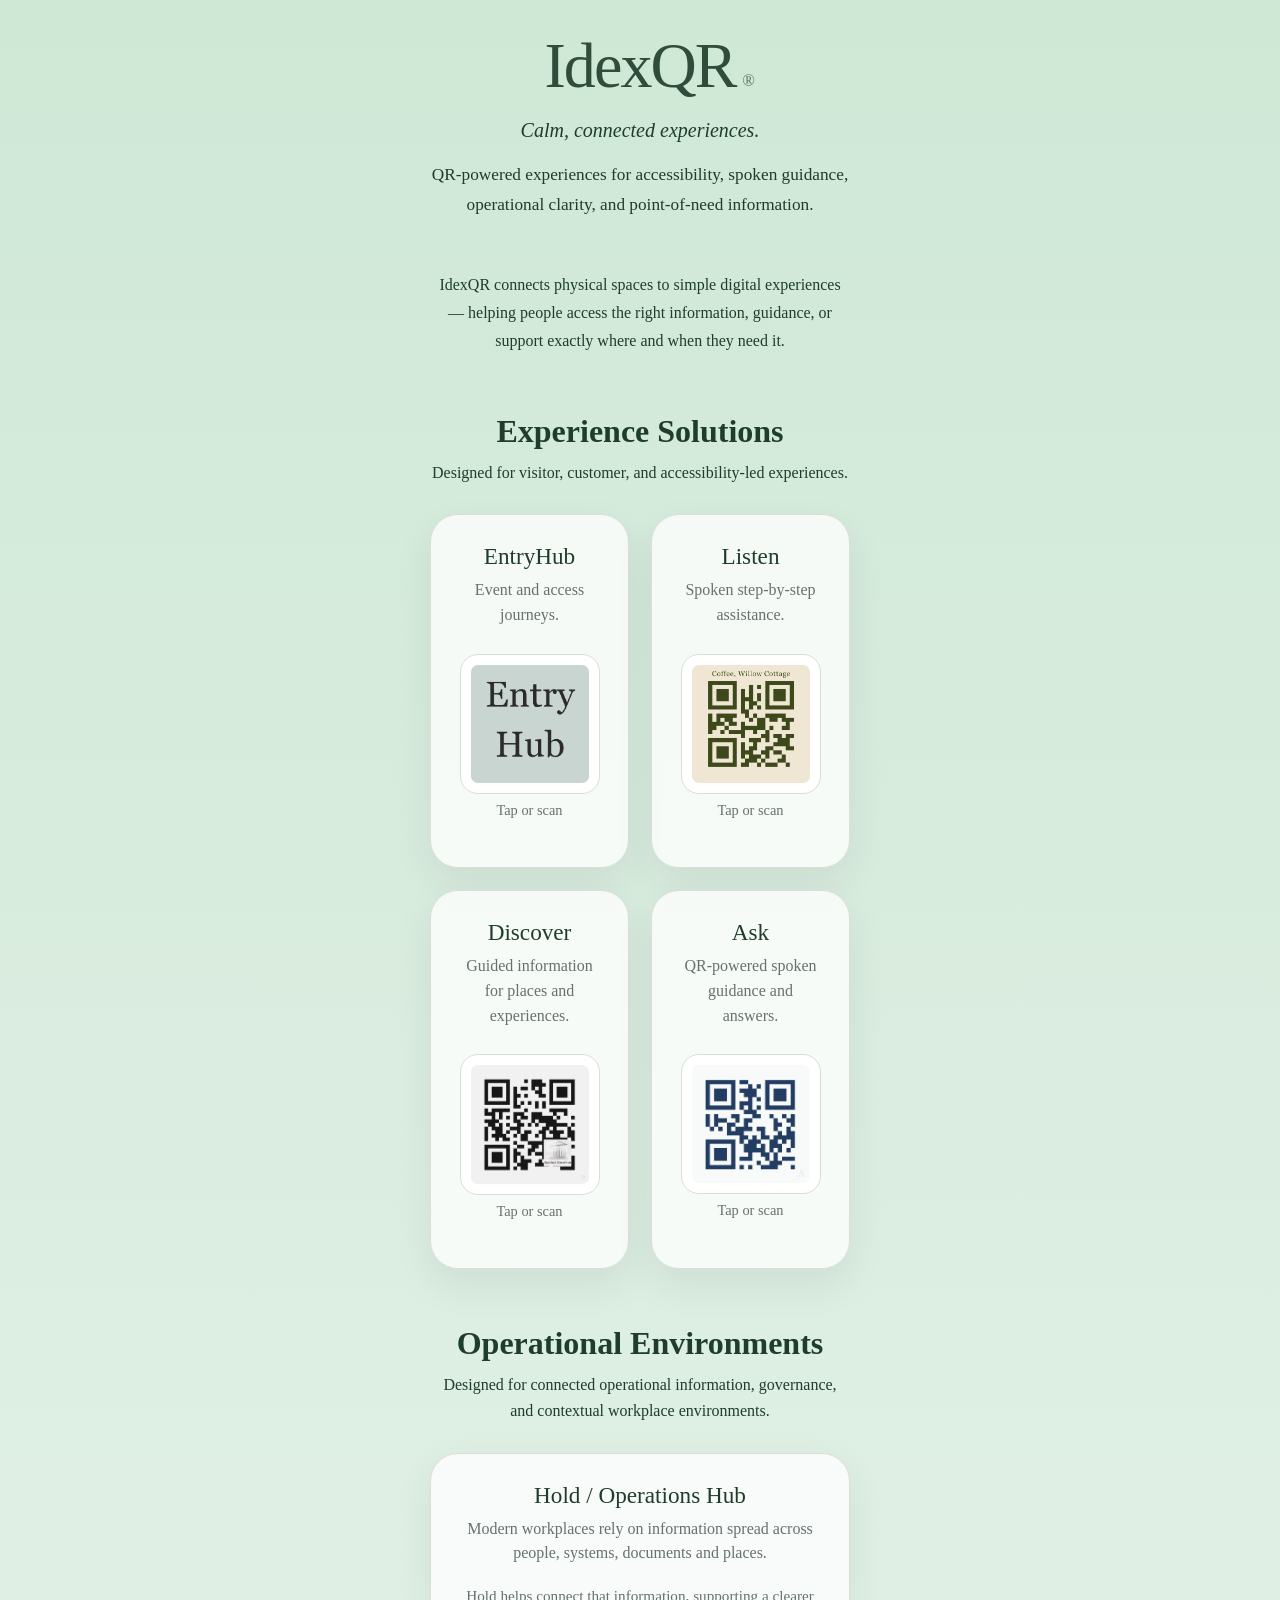
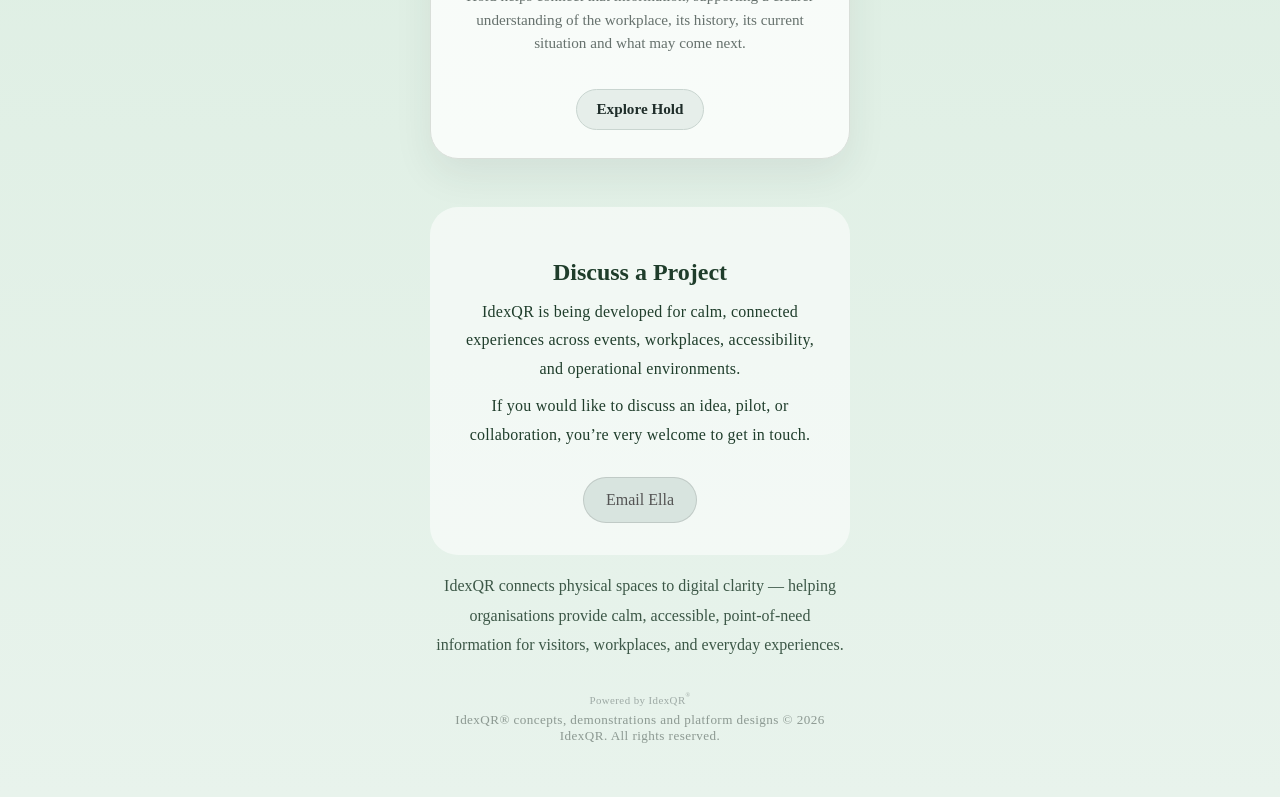
==== index.html @ f9182146 "Style Hold card entry link" ====
<!DOCTYPE html>
<html lang="en-GB">
<head>
  <meta charset="UTF-8" />
  <meta name="viewport" content="width=device-width, initial-scale=1.0" />
  <title>IdexQR — Calm, connected experiences</title>
  <link rel="stylesheet" href="idexqr.css">
</head>

<body>
  <main class="container">

    <section class="hero">
      <h1 class="brand">
  IdexQ<span class="brand-r-wrap">R<sup class="brand-reg">®</sup></span>
</h1>
      <p class="tagline">Calm, connected experiences.</p>
      <p class="intro">
  QR-powered experiences for accessibility, spoken guidance,
  operational clarity, and point-of-need information.
</p>
    </section>

    <section class="platform-note">
     <p>
  IdexQR connects physical spaces to simple digital experiences —
  helping people access the right information, guidance, or support
  exactly where and when they need it.
</p>
    </section>

    <section class="solutions-section">
      <h2>Experience Solutions</h2>
      <p class="section-intro">
        Designed for visitor, customer, and accessibility-led experiences.
      </p>

      <div class="card-grid">

      <article class="solution-card">
  <h3>EntryHub</h3>
  <p>Event and access journeys.</p>

  <a href="https://qr-entryhub.com" class="qr-preview-link">
    <img src="images/entryhub-icon.png" alt="EntryHub" class="card-qr" />
    <span>Tap or scan</span>
  </a>
</article>


<article class="solution-card">
  <h3>Listen</h3>
  <p>Spoken step-by-step assistance.</p>

  <a href="https://qr-listen.com" class="qr-preview-link">
    <img src="images/listen-qr.png" alt="Listen QR" class="card-qr" />
    <span>Tap or scan</span>
  </a>  
</article>


  <article class="solution-card">
  <h3>Discover</h3>
  <p>Guided information for places and experiences.</p>

  <a href="https://qr-discover.com" class="qr-preview-link">
    <img src="images/discover-qr.png" alt="Discover QR" class="card-qr" />
    <span>Tap or scan</span>
  </a>
</article>      

        
<article class="solution-card">
  <h3>Ask</h3>
  <p>QR-powered spoken guidance and answers.</p>

  <a href="https://qr-ask.com/" class="qr-preview-link">
    <img src="images/ask-qr.png" alt="Ask QR" class="card-qr" />
    <span>Tap or scan</span>
  </a>  
</article>
      </div>
    </section>

    <section class="solutions-section workplace">
     <h2>Operational Environments</h2>
     <p class="section-intro">
  Designed for connected operational information, governance, and contextual workplace environments.
</p>

     <article class="solution-card featured-card">
  <h3>Hold / Operations Hub</h3>

  <p>Modern workplaces rely on information spread across people, systems, documents and places.</p>

  <p class="supporting">
    Hold helps connect that information, supporting a clearer understanding
    of the workplace, its history, its current situation and what may come next.
  </p>

   <a href="https://idexqr-ux.github.io/hold-v2/index.html" class="explore-pill">
    Explore Hold
   </a>
</article>
      
    </section>

    <section class="contact-section" aria-labelledby="contact-heading">
  <h2 id="contact-heading">Discuss a Project</h2>
  <p>
    IdexQR is being developed for calm, connected experiences across events,
    workplaces, accessibility, and operational environments.
  </p>
  <p>
    If you would like to discuss an idea, pilot, or collaboration, you’re very
    welcome to get in touch.
  </p>

  <a href="mailto:ella@idexqr.com" class="contact-button">
    Email Ella
  </a>
</section>

    <section class="closing-band">
      <p>
  IdexQR connects physical spaces to digital clarity — helping organisations
  provide calm, accessible, point-of-need information for visitors,
  workplaces, and everyday experiences.
</p>
   </section>

<footer>
  <p>Powered by IdexQR<sup>®</sup></p>

  <p class="footer-sub">
    IdexQR® concepts, demonstrations and platform designs © 2026 IdexQR. All rights reserved.
  </p>
</footer>

</main>
</body>
</html>
---- idexqr.css ----
.explore-pill {
  display: inline-flex;
  align-items: center;
  justify-content: center;
  margin-top: 1rem;
  padding: 0.65rem 1.2rem;
  border-radius: 999px;
  border: 1px solid #c9d5d0;
  background: #e6eeea;
  color: #1f2d2a;
  text-decoration: none;
  font-size: 0.95rem;
  font-weight: 600;
}

/* --- Base Layout --- */
.contact-section {
  margin-top: 3rem;
  padding: 2rem;
  text-align: center;
  background: rgba(255, 255, 255, 0.55);
  border-radius: 28px;
}

.footer-sub {
  margin-top: 0.35rem;
  font-size: 0.82rem;
  color: rgba(70, 84, 78, 0.72);
  text-align: center;
  line-height: 1.2;
}

.contact-section h2 {
  margin-bottom: 0.75rem;
}

.contact-section p {
  max-width: 680px;
  margin: 0.5rem auto;
   letter-spacing: 0.015em;
  line-height: 1.8;
}

.contact-button {
  display: inline-block;
  margin-top: 1.25rem;
  padding: 0.8rem 1.4rem;
  border-radius: 999px;
  text-decoration: none;
  color: #545454;
  background: #d8e4df;
  border: 1px solid rgba(84, 84, 84, 0.18);
}

.brand-r-wrap {
  position: relative;
  display: inline-block;
}

.brand-reg {
  position: absolute;
  bottom: 0.60em;
  right: -1.05em;
  font-size: 0.26em;
  line-height: 1;
  font-weight: normal;
  opacity: 0.75;
}

body {
  margin: 0;
  padding: 0;
  font-family: Georgia, serif;
  background: linear-gradient(180deg, #cfe8d6 0%, #e8f3ec 100%);
  color: #1f3d2b;
  text-align: center;
}

.container {
  max-width: 420px;
  margin: 0 auto;
  padding: 2rem 1.25rem 3rem;
}

/* --- Images --- */
.museum-logo,
.listen-image {
  display: block;
  max-width: 140px;
  width: 100%;
  height: auto;
  margin: 1.1rem auto 1.2rem;
  opacity: 0.9;
}

.entryhub-icon {
  max-width: 85%;
}

/* --- Typography --- */
h1 {
  font-size: 2.05rem;
  margin: 0.4rem 0;
  color: #1f3d2b;
}

.brand {
  font-size: clamp(2.4rem, 6vw, 4rem);
  font-weight: normal;
  opacity: 0.9;
  text-align: center;
  margin-top: 0;
  margin-bottom: 14px;
  letter-spacing: -0.03em;
  line-height: 1.05;
  transform: none;
}

.tm {
  font-size: 0.3em;
  vertical-align: 0.35em;
  margin-left: 1px;
  opacity: 0.5;
}

h1, h3 {
  font-family: Georgia, serif;
}

.subheading {
  font-style: italic;
  font-size: 1rem;
  opacity: 0.85;
  margin-bottom: 1.5rem;
}

/* --- Divider --- */
.divider {
  width: 70%;
  height: 1px;
  background: #b8b1a6;
  margin: 1.2rem auto 1.8rem;
}

/* --- Sections --- */
.qr-section {
  margin-bottom: 2rem;
  text-align: center;
}

.qr-title {
  font-size: 1.15rem;
  margin-bottom: 0.4rem;
}

.qr-desc {
  font-size: 0.95rem;
  margin-bottom: 0.75rem;
  opacity: 0.85;
}

.qr-place {
  font-size: 0.85rem;
  opacity: 0.75;
  margin-bottom: 0.6rem;
}

.tap-note {
  font-size: 0.95rem;      /* 👈 brings it back to readable */
  color: #6f7c78;          /* 👈 your soft grey */
  margin-top: 4px;
}

/* --- Links --- */
.qr-link {
  display: inline-block;
  text-decoration: none;
  color: inherit;
}

/* --- Ticket Image (Entry) --- */
.ticket-image {
  display: block;
  max-width: 280px;
  width: 75%;
  height: auto;
  margin: 0.1rem auto 0.6rem;
  filter: drop-shadow(0 2px 5px rgba(0,0,0,0.06));
}

/* --- QR Images (Discover / Listen) --- */
.qr-code {
  display: block;
  width: 95%;
  max-width: 340px;
  min-width: 230px;
  margin: 0.6rem auto 0.3rem;
  border-radius: 10px;
  background: #f3f5f4;
  padding: 2px;
  overflow: hidden;
}
/* --- Labels --- */
.qr-label {
  font-size: 0.95rem;
  color: #6f7c78;
  margin-top: 6px;
}

.qr-link:hover .qr-label {
opacity: 1;
}

.card-grid {
  display: grid;
  grid-template-columns: repeat(2, minmax(0, 1fr));
  gap: 22px;
  margin-top: 28px;
}

.solution-card {
  padding: 28px;
  border: 1px solid #d9ded9;
  border-radius: 28px;
  background: rgba(255, 255, 255, 0.78);
  box-shadow: 0 16px 38px rgba(40, 50, 45, 0.08);
  text-align: center;
}

.solution-card h3 {
  margin: 0 0 8px;
  font-size: 1.45rem;
  font-weight: normal;
}

.solution-card p {
  margin: 0 0 18px;
  color: #66716d;
  line-height: 1.55;
  min-height: 48px;
  display: flex;
  align-items: center;
  justify-content: center;
  text-align: center;
}

.qr-preview-link {
  display: inline-flex;
  flex-direction: column;
  align-items: center;
  gap: 8px;
  margin: 8px 0 20px;
  color: #66716d;
  text-decoration: none;
  font-size: 0.9rem;
}

.card-qr {
  width: 118px;
  max-width: 100%;
  border-radius: 18px;
  border: 1px solid #d9ded9;
  background: #ffffff;
  padding: 10px;
}

.card-ticket {
  width: 150px;
  max-width: 100%;
  border-radius: 18px;
  border: 1px solid #d9ded9;
  background: #ffffff;
}

.quiet-button {
  display: inline-flex;
  align-items: center;
  justify-content: center;
  min-height: 42px;
  padding: 10px 18px;
  border-radius: 999px;
  border: 1px solid #c9d5d0;
  background: #e6eeea;
  color: #1f2d2a;
  text-decoration: none;
  font-size: 0.95rem;
}

.featured-card {
  max-width: 760px;
  margin: 28px auto 0;
}

.coming-soon {
  display: inline-flex;
  margin-bottom: 14px !important;
  padding: 6px 12px;
  border-radius: 999px;
  background: #e6eeea;
  border: 1px solid #c9d5d0;
  font-size: 0.82rem;
  color: #66716d;
}

.supporting {
  font-size: 0.95rem;
}

@media (max-width: 720px) {
  .card-grid {
    grid-template-columns: 1fr;
  }
}

.hero {
  text-align: center;
  margin-bottom: 52px;
}

.tagline {
  font-size: 1.25rem;
  color: var(--muted);
  margin-bottom: 18px;
  font-style: italic;
}

.intro {
  max-width: 700px;
  margin: 0 auto;
  font-size: 1.08rem;
  line-height: 1.7;
  color: var(--muted);
}

.platform-note {
  max-width: 760px;
  margin: 0 auto 58px;
  text-align: center;
}

.platform-note p {
  font-size: 1rem;
  line-height: 1.75;
  color: var(--muted);
}

.solutions-section {
  margin-top: 56px;
}

.solutions-section h2 {
  font-size: 2rem;
  margin-bottom: 10px;
  text-align: center;
}

.section-intro {
  max-width: 640px;
  margin: 0 auto 28px;
  text-align: center;
  font-size: 1rem;
  line-height: 1.65;
  color: var(--muted);
}

.closing-band p {
  color: var(--muted);
  opacity: 0.85;
  line-height: 1.85;
}

footer {
  margin-top: 34px;
  text-align: center;
  color: #8a9692;
  font-size: 0.68rem;
  font-weight: 400;
  opacity: 0.78;
  letter-spacing: 0.04em;
}

footer p {
  margin: 6px 0;
}

footer a {
  color: inherit;
  text-decoration: none;
  border-bottom: 1px solid var(--line);
}

footer sup {
  font-size: 0.55em;
  position: relative;
  top: -0.4em;
}
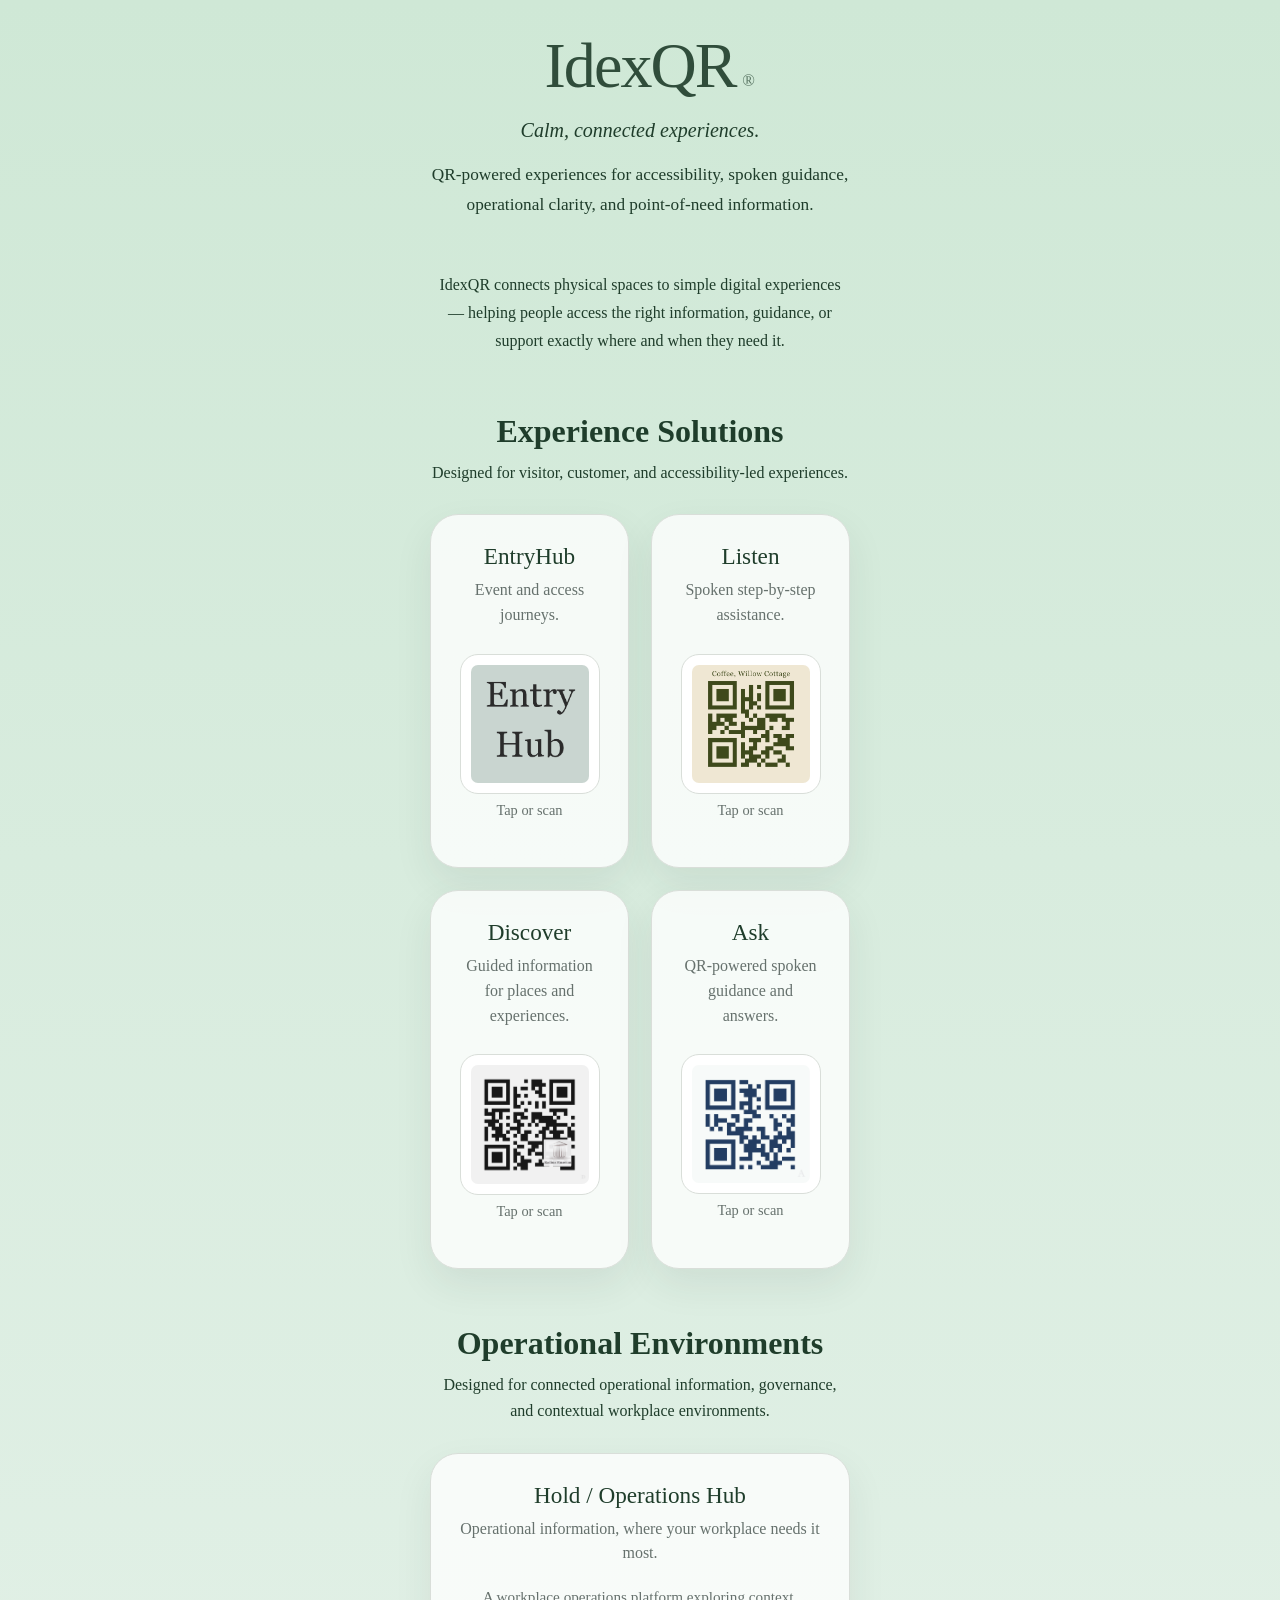
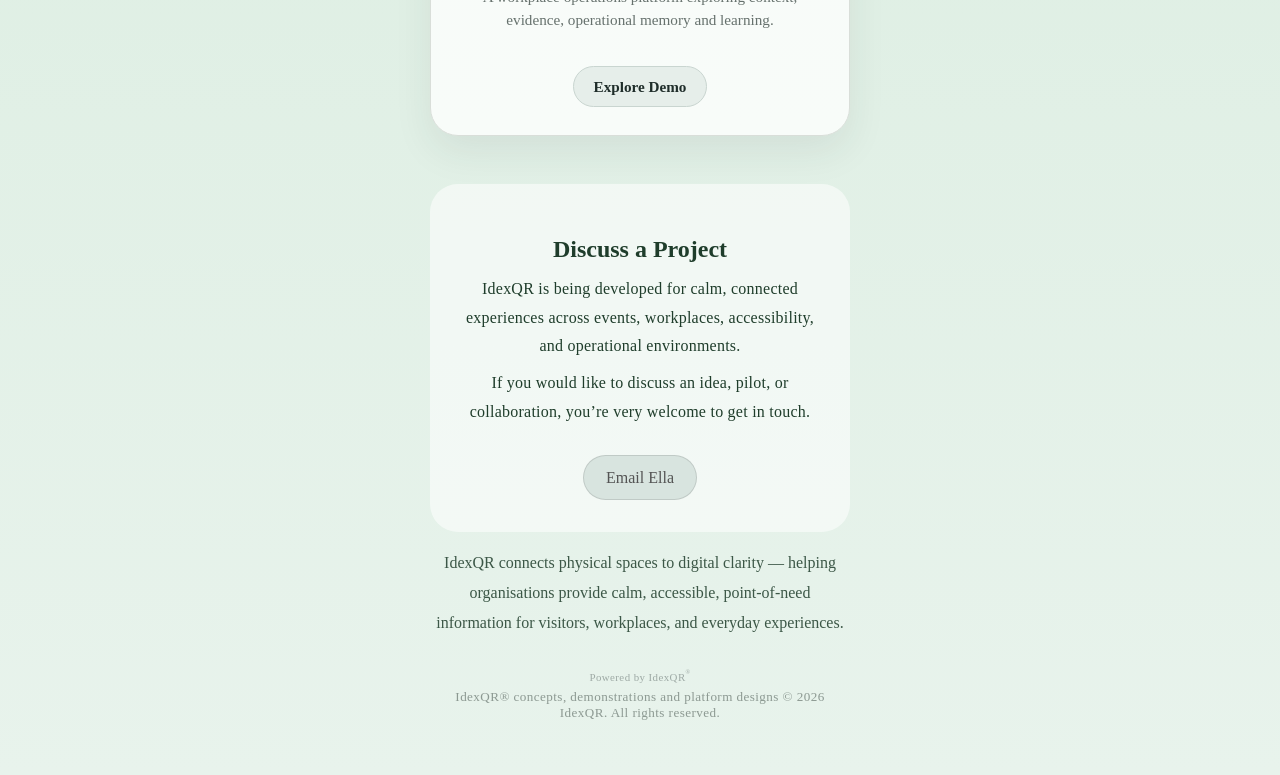
==== commit 85ee87e6: "Link IdexQR homepage to Hold demo" ====
--- a/index.html
+++ b/index.html
@@ -91,15 +91,14 @@
      <article class="solution-card featured-card">
   <h3>Hold / Operations Hub</h3>
 
-  <p>Modern workplaces rely on information spread across people, systems, documents and places.</p>
+  <p>Operational information, where your workplace needs it most.</p>
 
   <p class="supporting">
-    Hold helps connect that information, supporting a clearer understanding
-    of the workplace, its history, its current situation and what may come next.
+    A workplace operations platform exploring context, evidence, operational memory and learning.
   </p>
 
-   <a href="https://idexqr-ux.github.io/hold-v2/index.html" class="explore-pill">
-    Explore Hold
+   <a href="https://v2.qr-hold.com/index.html" class="explore-pill">
+    Explore Demo
    </a>
 </article>
       
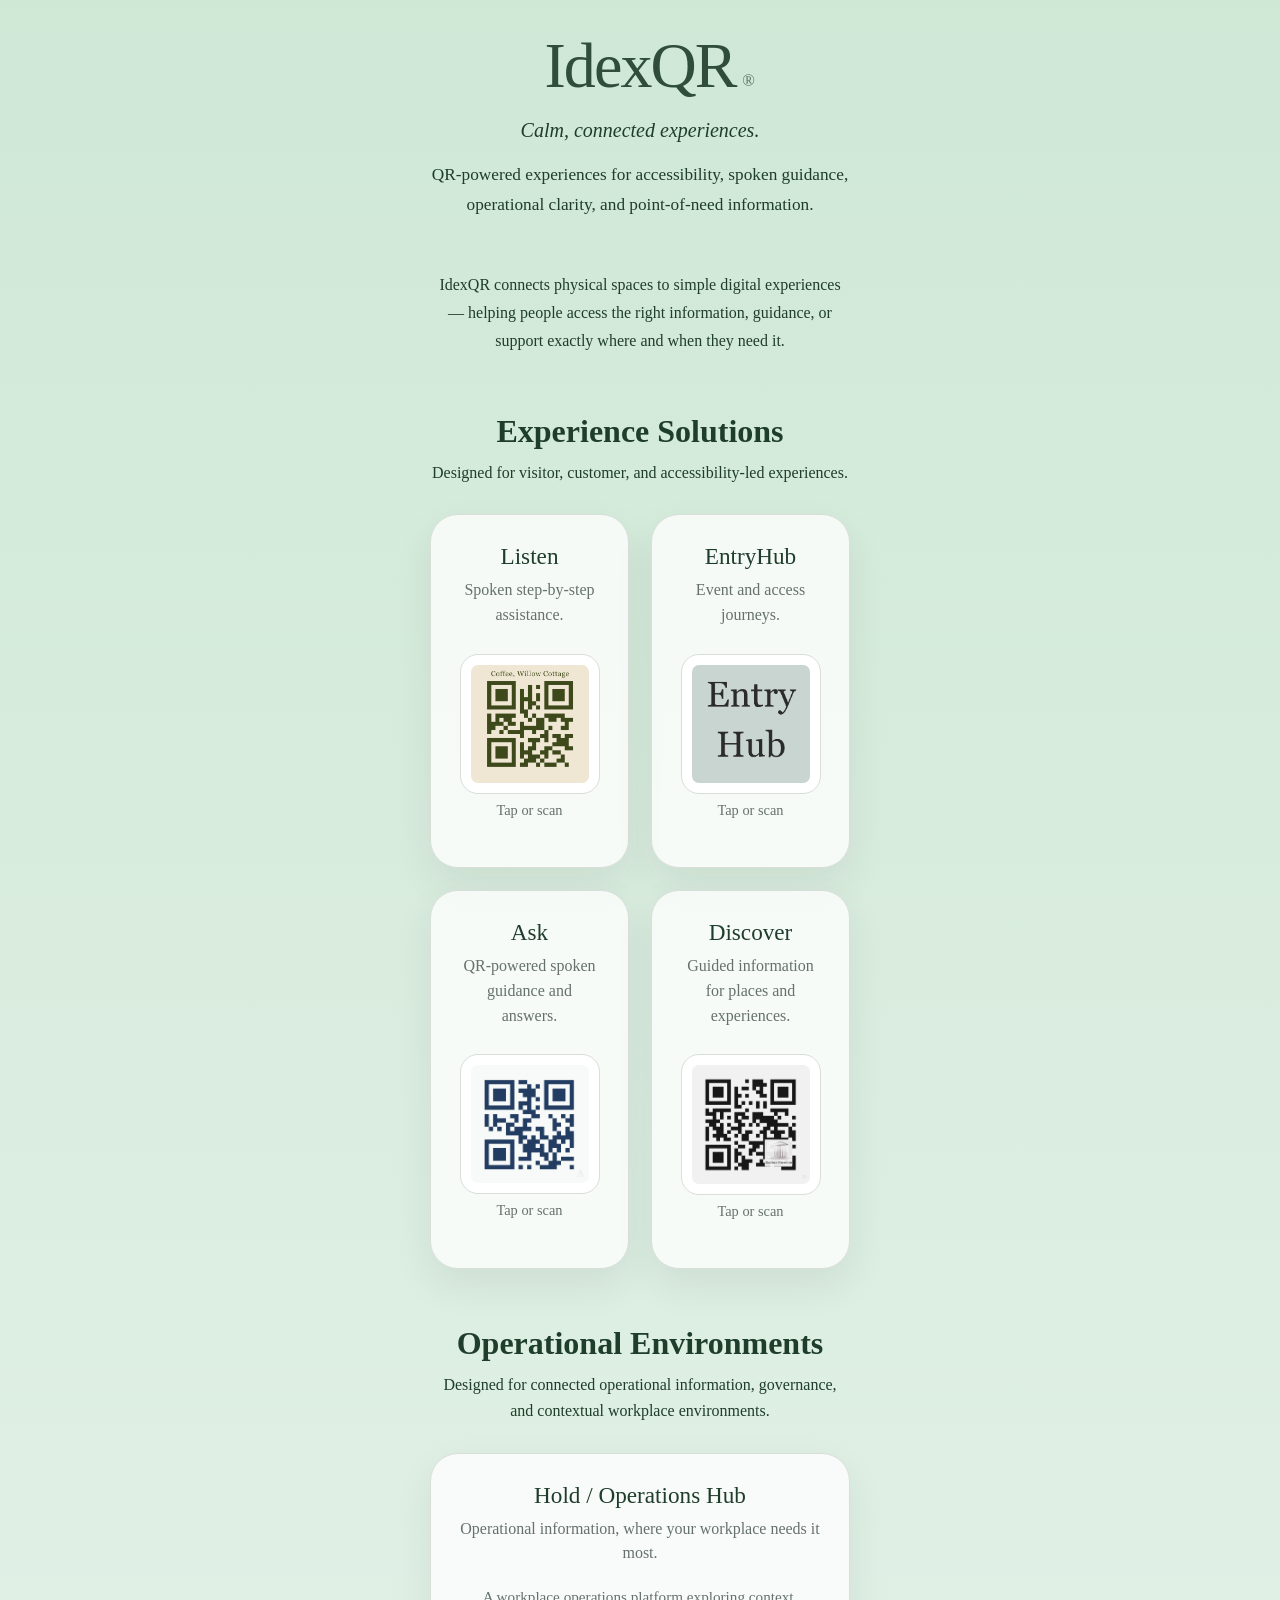
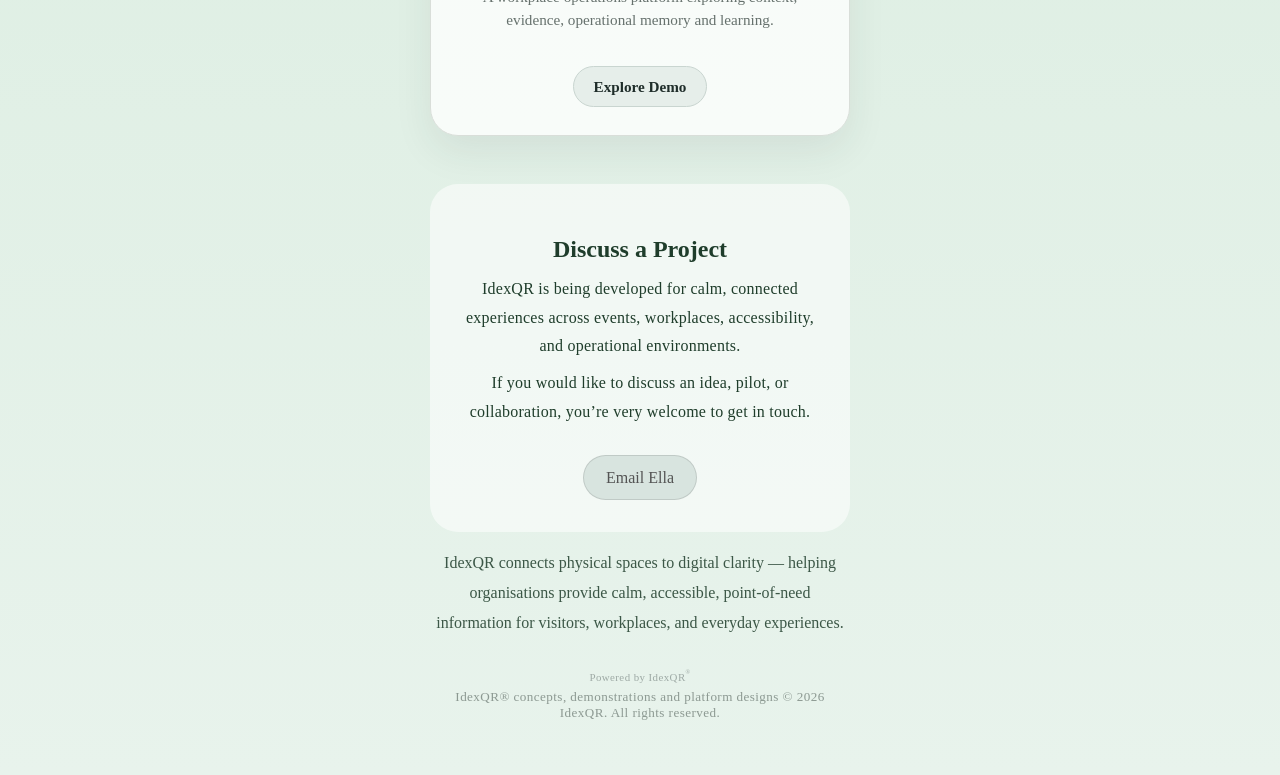
==== commit fc74003c: "Replace 'Listen' card with 'Ask' card Updated solution cards to replace 'Listen' with 'Ask' and modi" ====
--- a/index.html
+++ b/index.html
@@ -3,11 +3,13 @@
 <head>
   <meta charset="UTF-8" />
   <meta name="viewport" content="width=device-width, initial-scale=1.0" />
-  <title>IdexQR — Calm, connected experiences</title>
+  <title>IdexQR — QR-led access to simple digital information</title>
+  <meta name="description" content="IdexQR creates simple QR-led access points for demos, information, accessibility and operational understanding.">
+  <link rel="canonical" href="https://idexqr.com/">
   <link rel="stylesheet" href="idexqr.css">
 </head>
 
-<body>
+<body class="portfolio-home">
   <main class="container">
 
     <section class="hero">
@@ -37,6 +39,16 @@
 
       <div class="card-grid">
 
+        <article class="solution-card">
+  <h3>Listen</h3>
+  <p>Spoken step-by-step assistance.</p>
+
+  <a href="https://qr-listen.com" class="qr-preview-link">
+    <img src="images/listen-qr.png" alt="Listen QR" class="card-qr" />
+    <span>Tap or scan</span>
+  </a>  
+</article>
+
       <article class="solution-card">
   <h3>EntryHub</h3>
   <p>Event and access journeys.</p>
@@ -47,17 +59,15 @@
   </a>
 </article>
 
+<article class="solution-card">
+  <h3>Ask</h3>
+  <p>QR-powered spoken guidance and answers.</p>
 
-<article class="solution-card">
-  <h3>Listen</h3>
-  <p>Spoken step-by-step assistance.</p>
-
-  <a href="https://qr-listen.com" class="qr-preview-link">
-    <img src="images/listen-qr.png" alt="Listen QR" class="card-qr" />
+  <a href="https://qr-ask.com/" class="qr-preview-link">
+    <img src="images/ask-qr.png" alt="Ask QR" class="card-qr" />
     <span>Tap or scan</span>
   </a>  
 </article>
-
 
   <article class="solution-card">
   <h3>Discover</h3>
@@ -68,17 +78,7 @@
     <span>Tap or scan</span>
   </a>
 </article>      
-
-        
-<article class="solution-card">
-  <h3>Ask</h3>
-  <p>QR-powered spoken guidance and answers.</p>
-
-  <a href="https://qr-ask.com/" class="qr-preview-link">
-    <img src="images/ask-qr.png" alt="Ask QR" class="card-qr" />
-    <span>Tap or scan</span>
-  </a>  
-</article>
+      
       </div>
     </section>
 
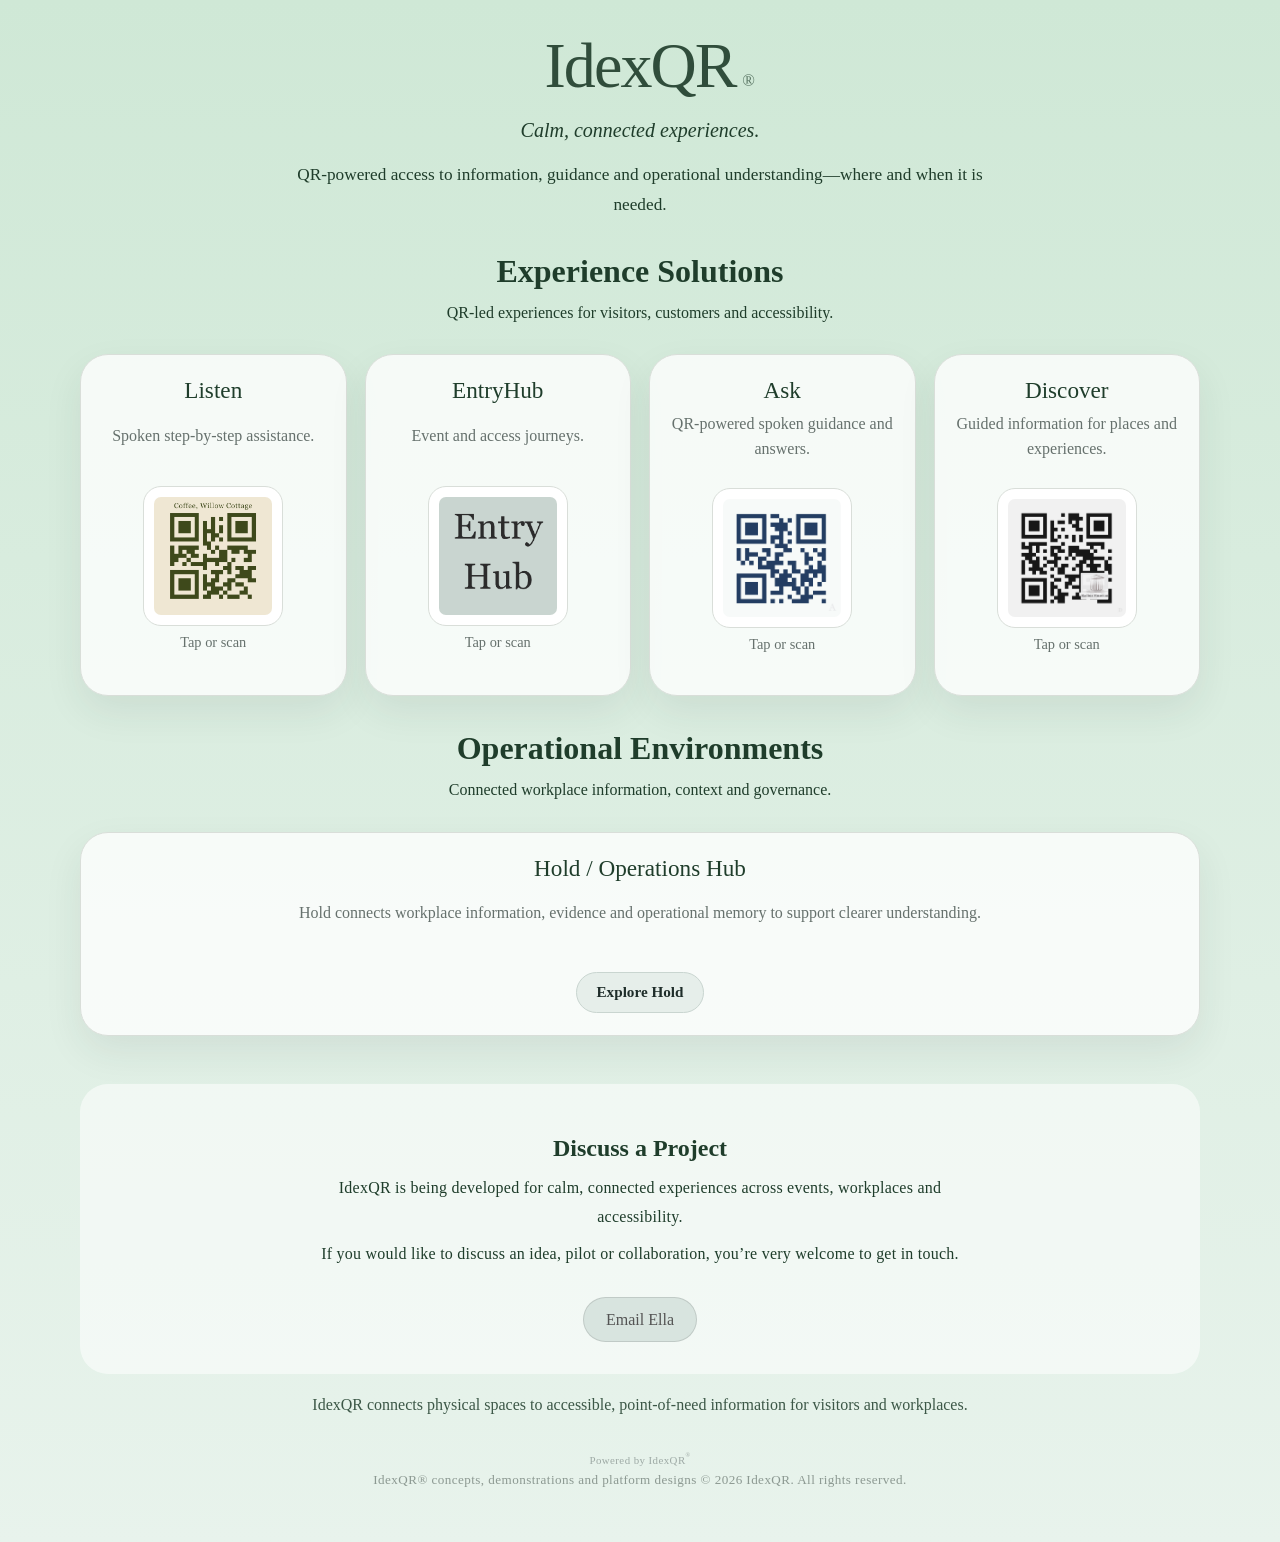
==== commit b595ea55: "Update index.html" ====
--- a/index.html
+++ b/index.html
@@ -3,10 +3,16 @@
 <head>
   <meta charset="UTF-8" />
   <meta name="viewport" content="width=device-width, initial-scale=1.0" />
+
   <title>IdexQR — QR-led access to simple digital information</title>
-  <meta name="description" content="IdexQR creates simple QR-led access points for demos, information, accessibility and operational understanding.">
-  <link rel="canonical" href="https://idexqr.com/">
-  <link rel="stylesheet" href="idexqr.css">
+
+  <meta
+    name="description"
+    content="IdexQR creates simple QR-led access points for information, accessibility and operational understanding."
+  />
+
+  <link rel="canonical" href="https://idexqr.com/" />
+  <link rel="stylesheet" href="idexqr.css" />
 </head>
 
 <body class="portfolio-home">
@@ -14,128 +20,143 @@
 
     <section class="hero">
       <h1 class="brand">
-  IdexQ<span class="brand-r-wrap">R<sup class="brand-reg">®</sup></span>
-</h1>
+        IdexQ<span class="brand-r-wrap">R<sup class="brand-reg">®</sup></span>
+      </h1>
+
       <p class="tagline">Calm, connected experiences.</p>
+
       <p class="intro">
-  QR-powered experiences for accessibility, spoken guidance,
-  operational clarity, and point-of-need information.
-</p>
-    </section>
-
-    <section class="platform-note">
-     <p>
-  IdexQR connects physical spaces to simple digital experiences —
-  helping people access the right information, guidance, or support
-  exactly where and when they need it.
-</p>
+        QR-powered access to information, guidance and operational
+        understanding—where and when it is needed.
+      </p>
     </section>
 
     <section class="solutions-section">
       <h2>Experience Solutions</h2>
+
       <p class="section-intro">
-        Designed for visitor, customer, and accessibility-led experiences.
+        QR-led experiences for visitors, customers and accessibility.
       </p>
 
       <div class="card-grid">
 
         <article class="solution-card">
-  <h3>Listen</h3>
-  <p>Spoken step-by-step assistance.</p>
+          <h3>Listen</h3>
+          <p>Spoken step-by-step assistance.</p>
 
-  <a href="https://qr-listen.com" class="qr-preview-link">
-    <img src="images/listen-qr.png" alt="Listen QR" class="card-qr" />
-    <span>Tap or scan</span>
-  </a>  
-</article>
+          <a href="https://qr-listen.com" class="qr-preview-link">
+            <img
+              src="images/listen-qr.png"
+              alt="Listen QR"
+              class="card-qr"
+            />
+            <span>Tap or scan</span>
+          </a>
+        </article>
 
-      <article class="solution-card">
-  <h3>EntryHub</h3>
-  <p>Event and access journeys.</p>
+        <article class="solution-card">
+          <h3>EntryHub</h3>
+          <p>Event and access journeys.</p>
 
-  <a href="https://qr-entryhub.com" class="qr-preview-link">
-    <img src="images/entryhub-icon.png" alt="EntryHub" class="card-qr" />
-    <span>Tap or scan</span>
-  </a>
-</article>
+          <a href="https://qr-entryhub.com" class="qr-preview-link">
+            <img
+              src="images/entryhub-icon.png"
+              alt="EntryHub"
+              class="card-qr"
+            />
+            <span>Tap or scan</span>
+          </a>
+        </article>
 
-<article class="solution-card">
-  <h3>Ask</h3>
-  <p>QR-powered spoken guidance and answers.</p>
+        <article class="solution-card">
+          <h3>Ask</h3>
+          <p>QR-powered spoken guidance and answers.</p>
 
-  <a href="https://qr-ask.com/" class="qr-preview-link">
-    <img src="images/ask-qr.png" alt="Ask QR" class="card-qr" />
-    <span>Tap or scan</span>
-  </a>  
-</article>
+          <a href="https://qr-ask.com/" class="qr-preview-link">
+            <img
+              src="images/ask-qr.png"
+              alt="Ask QR"
+              class="card-qr"
+            />
+            <span>Tap or scan</span>
+          </a>
+        </article>
 
-  <article class="solution-card">
-  <h3>Discover</h3>
-  <p>Guided information for places and experiences.</p>
+        <article class="solution-card">
+          <h3>Discover</h3>
+          <p>Guided information for places and experiences.</p>
 
-  <a href="https://qr-discover.com" class="qr-preview-link">
-    <img src="images/discover-qr.png" alt="Discover QR" class="card-qr" />
-    <span>Tap or scan</span>
-  </a>
-</article>      
-      
+          <a href="https://qr-discover.com" class="qr-preview-link">
+            <img
+              src="images/discover-qr.png"
+              alt="Discover QR"
+              class="card-qr"
+            />
+            <span>Tap or scan</span>
+          </a>
+        </article>
+
       </div>
     </section>
 
     <section class="solutions-section workplace">
-     <h2>Operational Environments</h2>
-     <p class="section-intro">
-  Designed for connected operational information, governance, and contextual workplace environments.
-</p>
+      <h2>Operational Environments</h2>
 
-     <article class="solution-card featured-card">
-  <h3>Hold / Operations Hub</h3>
+      <p class="section-intro">
+        Connected workplace information, context and governance.
+      </p>
 
-  <p>Operational information, where your workplace needs it most.</p>
+      <article class="solution-card featured-card">
+        <h3>Hold / Operations Hub</h3>
 
-  <p class="supporting">
-    A workplace operations platform exploring context, evidence, operational memory and learning.
-  </p>
+        <p>
+          Hold connects workplace information, evidence and operational
+          memory to support clearer understanding.
+        </p>
 
-   <a href="https://v2.qr-hold.com/index.html" class="explore-pill">
-    Explore Demo
-   </a>
-</article>
-      
+        <a
+          href="https://v2.qr-hold.com/index.html"
+          class="explore-pill"
+        >
+          Explore Hold
+        </a>
+      </article>
     </section>
 
     <section class="contact-section" aria-labelledby="contact-heading">
-  <h2 id="contact-heading">Discuss a Project</h2>
-  <p>
-    IdexQR is being developed for calm, connected experiences across events,
-    workplaces, accessibility, and operational environments.
-  </p>
-  <p>
-    If you would like to discuss an idea, pilot, or collaboration, you’re very
-    welcome to get in touch.
-  </p>
+      <h2 id="contact-heading">Discuss a Project</h2>
 
-  <a href="mailto:ella@idexqr.com" class="contact-button">
-    Email Ella
-  </a>
-</section>
+      <p>
+        IdexQR is being developed for calm, connected experiences across
+        events, workplaces and accessibility.
+      </p>
+
+      <p>
+        If you would like to discuss an idea, pilot or collaboration,
+        you’re very welcome to get in touch.
+      </p>
+
+      <a href="mailto:ella@idexqr.com" class="contact-button">
+        Email Ella
+      </a>
+    </section>
 
     <section class="closing-band">
       <p>
-  IdexQR connects physical spaces to digital clarity — helping organisations
-  provide calm, accessible, point-of-need information for visitors,
-  workplaces, and everyday experiences.
-</p>
-   </section>
+        IdexQR connects physical spaces to accessible, point-of-need
+        information for visitors and workplaces.
+      </p>
+    </section>
 
-<footer>
-  <p>Powered by IdexQR<sup>®</sup></p>
+    <footer>
+      <p>Powered by IdexQR<sup>®</sup></p>
 
-  <p class="footer-sub">
-    IdexQR® concepts, demonstrations and platform designs © 2026 IdexQR. All rights reserved.
-  </p>
-</footer>
+      <p class="footer-sub">
+        IdexQR® concepts, demonstrations and platform designs © 2026 IdexQR.
+        All rights reserved.
+      </p>
+    </footer>
 
-</main>
+  </main>
 </body>
 </html>
--- a/idexqr.css
+++ b/idexqr.css
@@ -394,3 +394,82 @@
   position: relative;
   top: -0.4em;
 }
+
+/* --- IdexQR portfolio homepage --- */
+
+.portfolio-home .container {
+  max-width: 1120px;
+}
+
+.portfolio-home .hero {
+  margin-bottom: 30px;
+}
+
+.portfolio-home .platform-note {
+  margin-bottom: 34px;
+}
+
+.portfolio-home .solutions-section {
+  margin-top: 34px;
+}
+
+.portfolio-home .card-grid {
+  grid-template-columns: repeat(4, minmax(0, 1fr));
+  gap: 18px;
+  margin-top: 24px;
+}
+
+.portfolio-home .solution-card {
+  padding: 22px 18px;
+}
+
+.portfolio-home .solutions-section.workplace {
+  margin-top: 34px;
+}
+
+.portfolio-home .featured-card {
+  max-width: none;
+  margin-top: 22px;
+}
+
+@media (max-width: 820px) {
+  .portfolio-home .card-grid {
+    grid-template-columns: repeat(2, minmax(0, 1fr));
+  }
+}
+
+@media (max-width: 520px) {
+  .portfolio-home .container {
+    padding: 1.5rem 0.75rem 2.5rem;
+  }
+
+  .portfolio-home .card-grid {
+    grid-template-columns: repeat(2, minmax(0, 1fr));
+    gap: 12px;
+  }
+
+  .portfolio-home .solution-card {
+    padding: 16px 10px;
+    border-radius: 20px;
+  }
+
+  .portfolio-home .solution-card h3 {
+    font-size: 1.12rem;
+  }
+
+  .portfolio-home .solution-card p {
+    min-height: 64px;
+    margin-bottom: 10px;
+    font-size: 0.86rem;
+  }
+
+  .portfolio-home .card-qr {
+    width: 92px;
+    padding: 7px;
+    border-radius: 14px;
+  }
+
+  .portfolio-home .qr-preview-link {
+    margin-bottom: 10px;
+  }
+}
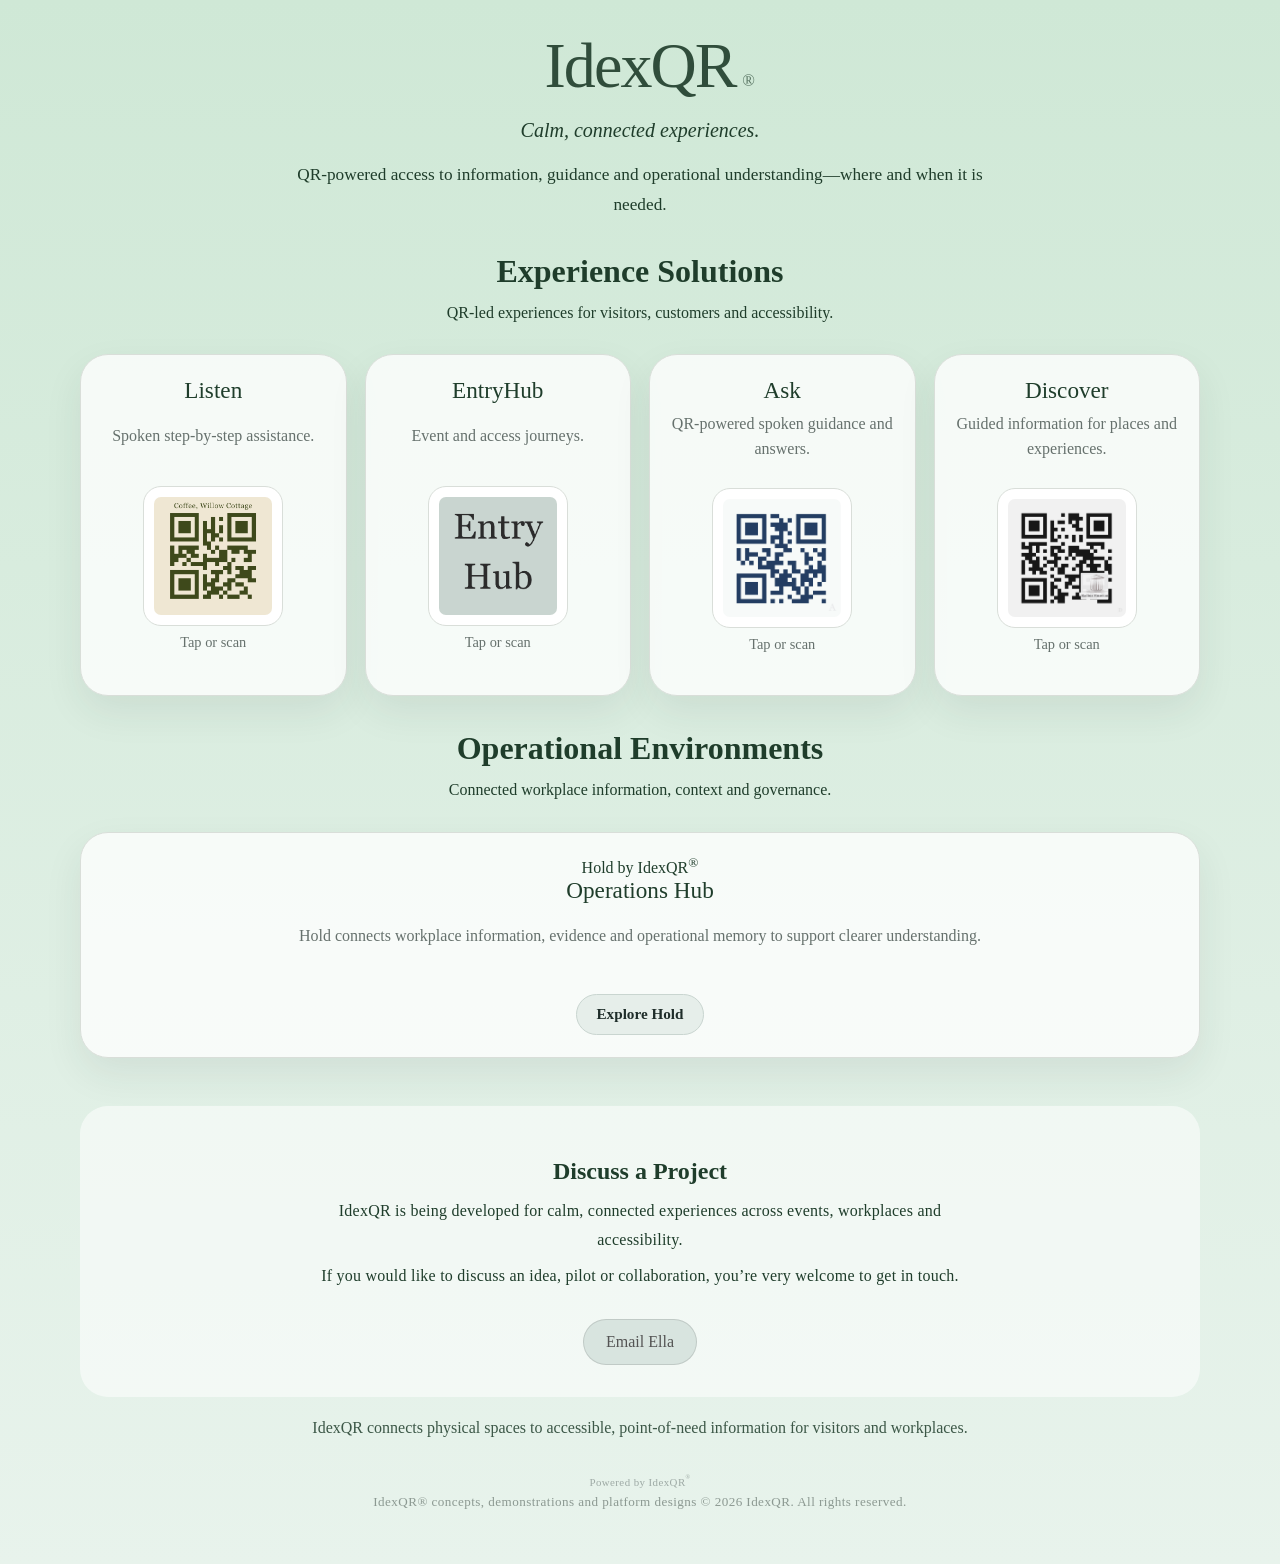
==== commit 225d929f: "Update index.html" ====
--- a/index.html
+++ b/index.html
@@ -107,20 +107,28 @@
       </p>
 
       <article class="solution-card featured-card">
-        <h3>Hold / Operations Hub</h3>
+  <div class="hold-card-brand">
+    <span class="hold-card-brand__name">Hold</span>
 
-        <p>
-          Hold connects workplace information, evidence and operational
-          memory to support clearer understanding.
-        </p>
+    <span class="hold-card-brand__by">
+      by IdexQR<sup>®</sup>
+    </span>
+  </div>
 
-        <a
-          href="https://v2.qr-hold.com/index.html"
-          class="explore-pill"
-        >
-          Explore Hold
-        </a>
-      </article>
+  <h3>Operations Hub</h3>
+
+  <p>
+    Hold connects workplace information, evidence and operational
+    memory to support clearer understanding.
+  </p>
+
+  <a
+    href="https://v2.qr-hold.com/index.html"
+    class="explore-pill"
+  >
+    Explore Hold
+  </a>
+</article>
     </section>
 
     <section class="contact-section" aria-labelledby="contact-heading">
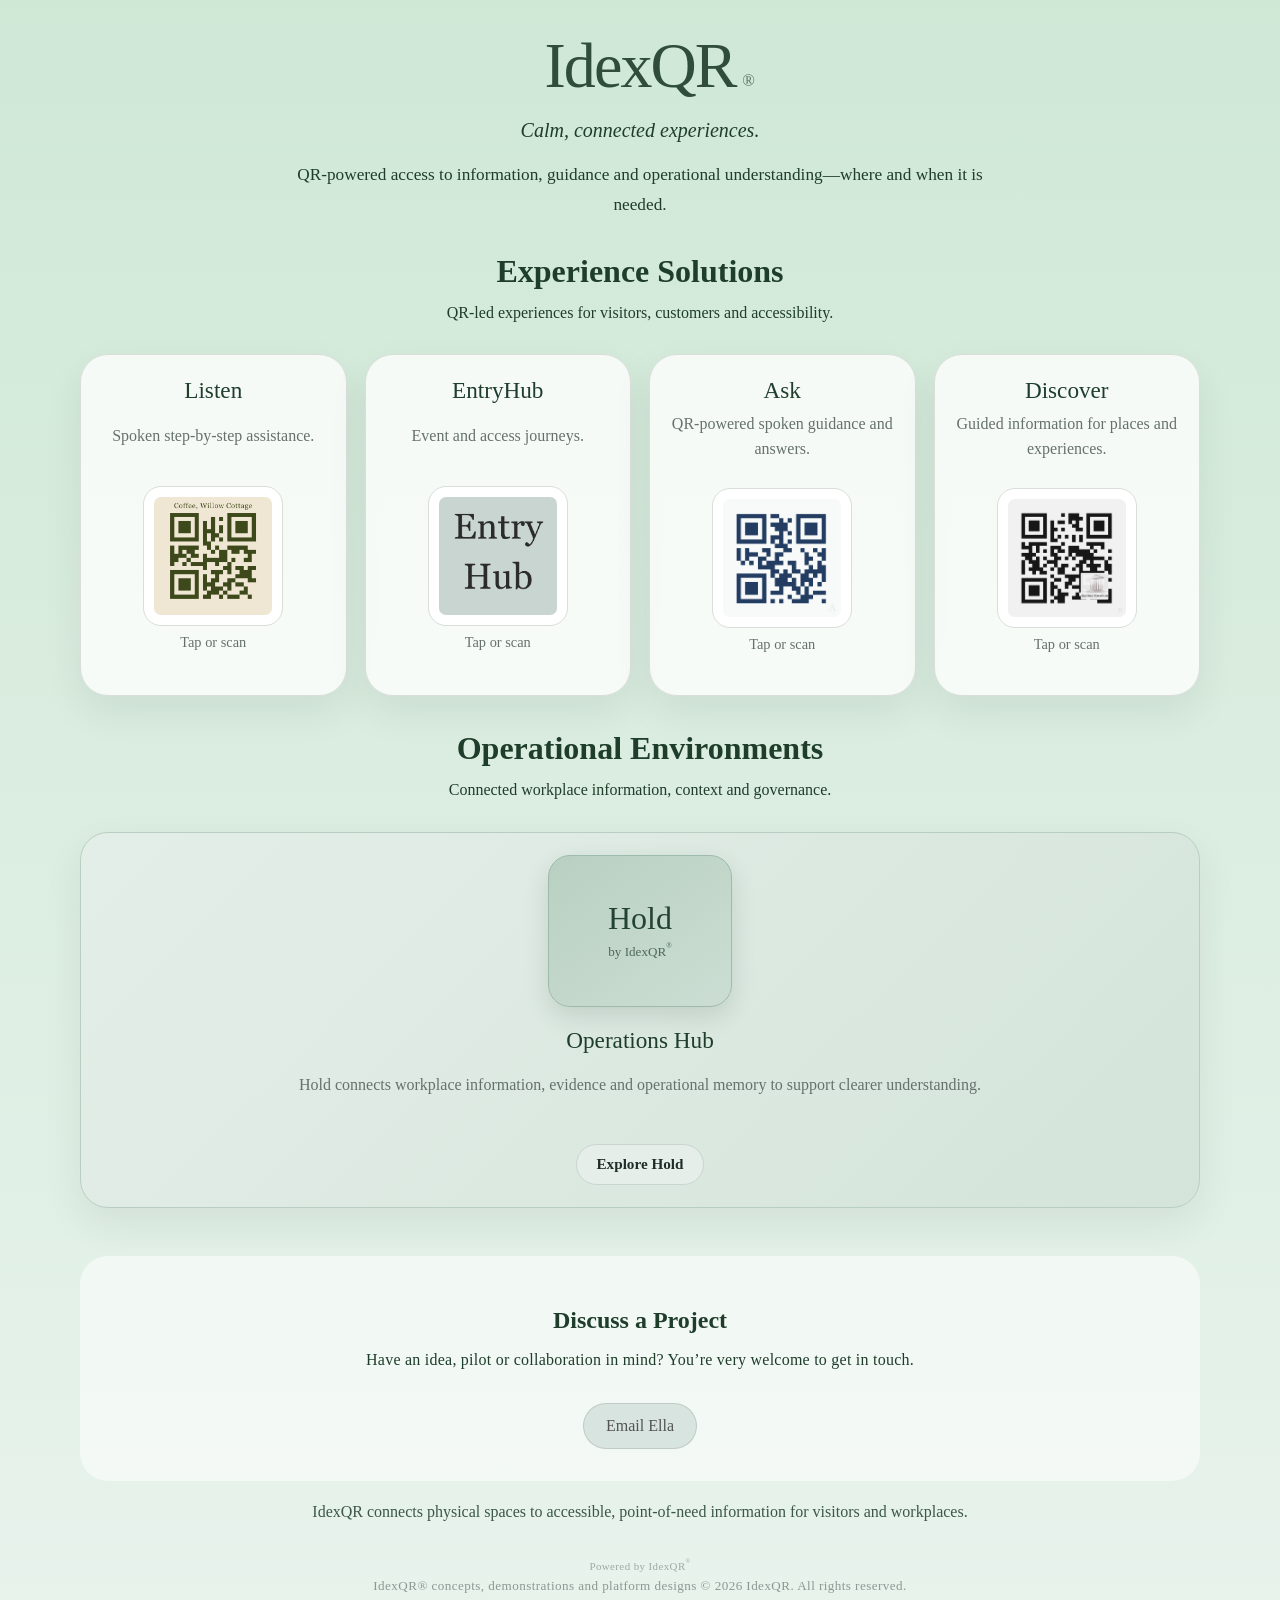
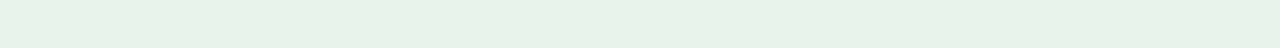
==== commit 4ea09272: "Update index.html" ====
--- a/index.html
+++ b/index.html
@@ -131,24 +131,20 @@
 </article>
     </section>
 
-    <section class="contact-section" aria-labelledby="contact-heading">
-      <h2 id="contact-heading">Discuss a Project</h2>
+   <section class="contact-section" aria-labelledby="contact-heading">
+  <div class="contact-copy">
+    <h2 id="contact-heading">Discuss a Project</h2>
 
-      <p>
-        IdexQR is being developed for calm, connected experiences across
-        events, workplaces and accessibility.
-      </p>
+    <p>
+      Have an idea, pilot or collaboration in mind?
+      You’re very welcome to get in touch.
+    </p>
+  </div>
 
-      <p>
-        If you would like to discuss an idea, pilot or collaboration,
-        you’re very welcome to get in touch.
-      </p>
-
-      <a href="mailto:ella@idexqr.com" class="contact-button">
-        Email Ella
-      </a>
-    </section>
-
+  <a href="mailto:ella@idexqr.com" class="contact-button">
+    Email Ella
+  </a>
+</section>
     <section class="closing-band">
       <p>
         IdexQR connects physical spaces to accessible, point-of-need
--- a/idexqr.css
+++ b/idexqr.css
@@ -473,3 +473,64 @@
     margin-bottom: 10px;
   }
 }
+
+.portfolio-home .featured-card {
+  background: linear-gradient(
+    135deg,
+    #e4eee8 0%,
+    #d4e4da 100%
+  );
+  border-color: #b8cec0;
+}
+
+.hold-card-brand {
+  width: 150px;
+  min-height: 118px;
+  margin: 0 auto 20px;
+  padding: 16px;
+  border: 1px solid #a9c3b3;
+  border-radius: 22px;
+  background: #c8ddd0;
+  display: flex;
+  flex-direction: column;
+  align-items: center;
+  justify-content: center;
+  box-shadow: 0 10px 24px rgba(40, 65, 52, 0.1);
+}
+
+.hold-card-brand__name {
+  font-family: Georgia, serif;
+  font-size: 2rem;
+  color: #1f3d2b;
+  line-height: 1;
+}
+
+.hold-card-brand__by {
+  margin-top: 10px;
+  color: #66716d;
+  font-size: 0.82rem;
+}
+
+.hold-card-brand__by sup {
+  font-size: 0.55em;
+  position: relative;
+  top: -0.4em;
+}
+
+.portfolio-home .hold-card-brand {
+  background: linear-gradient(
+    145deg,
+    #b8d0c1 0%,
+    #ccded3 100%
+  );
+  border-color: #9ebaaa;
+  box-shadow: 0 10px 24px rgba(40, 65, 52, 0.14);
+}
+
+.portfolio-home .hold-card-brand__name {
+  color: #234236;
+}
+
+.portfolio-home .hold-card-brand__by {
+  color: #4f675d;
+}
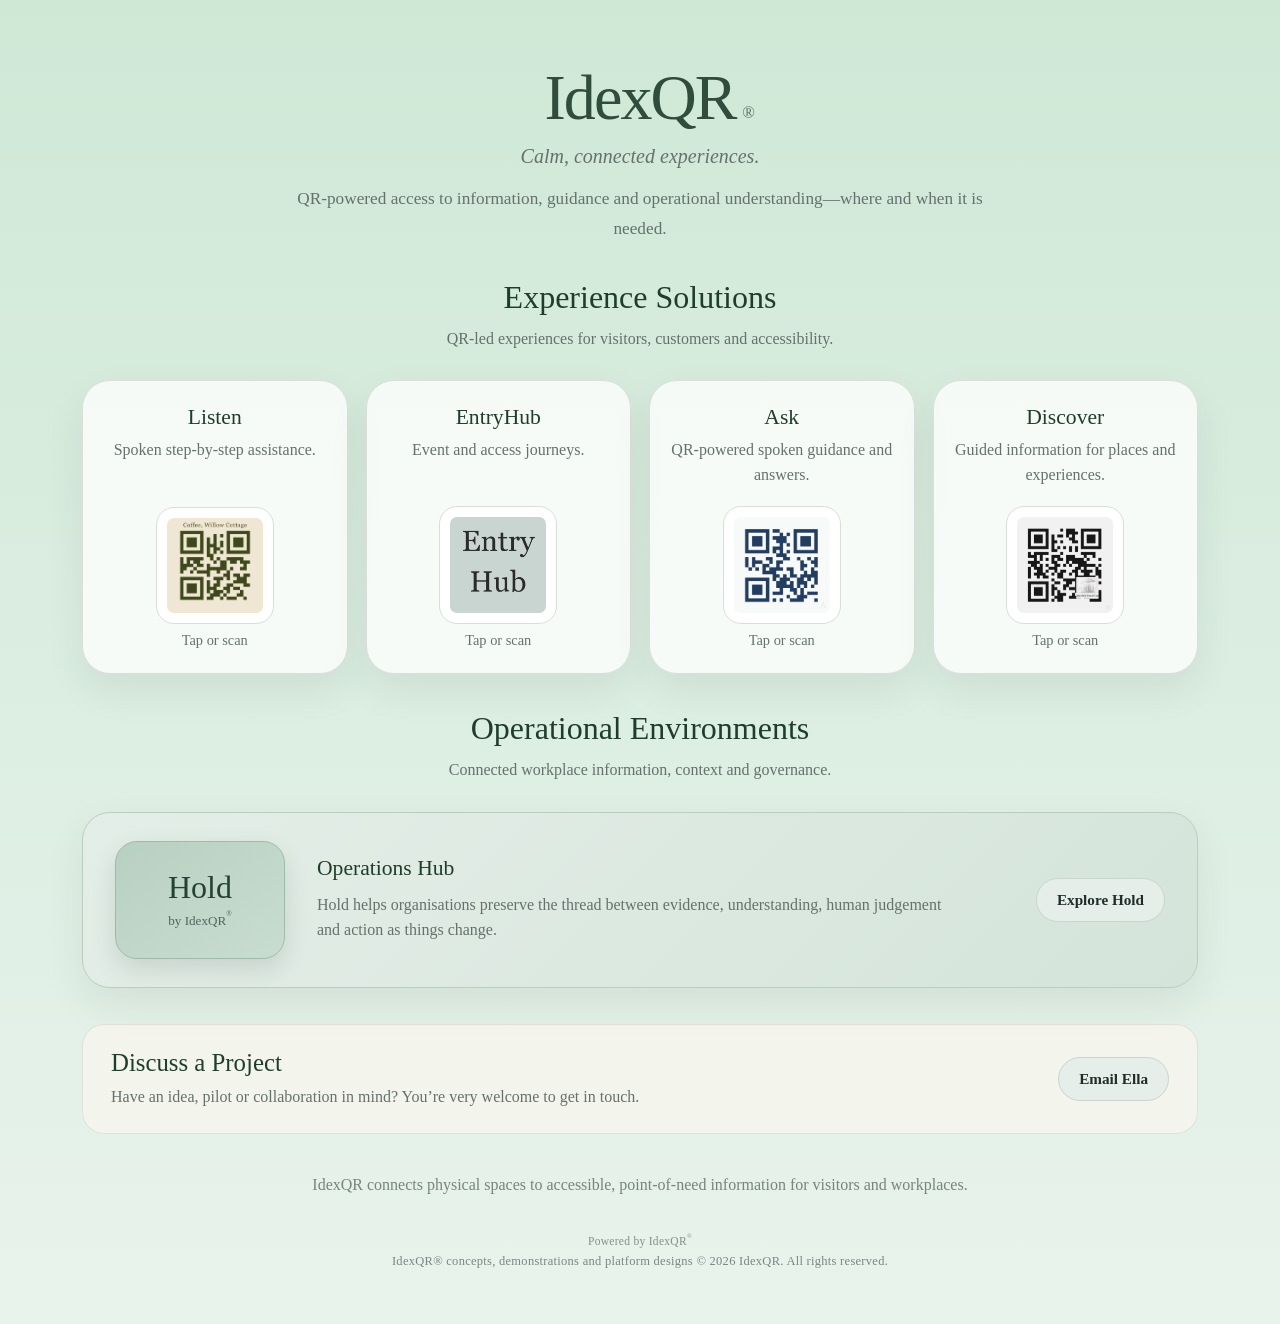
==== commit 83b5f1aa: "Add Hold discovery surface" ====
--- a/index.html
+++ b/index.html
@@ -118,12 +118,12 @@
   <h3>Operations Hub</h3>
 
   <p>
-    Hold connects workplace information, evidence and operational
-    memory to support clearer understanding.
+    Hold helps organisations preserve the thread between evidence,
+    understanding, human judgement and action as things change.
   </p>
 
   <a
-    href="https://v2.qr-hold.com/index.html"
+    href="hold/"
     class="explore-pill"
   >
     Explore Hold
--- a/idexqr.css
+++ b/idexqr.css
@@ -1,55 +1,55 @@
-.explore-pill {
-  display: inline-flex;
-  align-items: center;
-  justify-content: center;
-  margin-top: 1rem;
-  padding: 0.65rem 1.2rem;
-  border-radius: 999px;
-  border: 1px solid #c9d5d0;
-  background: #e6eeea;
-  color: #1f2d2a;
-  text-decoration: none;
-  font-size: 0.95rem;
-  font-weight: 600;
-}
-
-/* --- Base Layout --- */
-.contact-section {
-  margin-top: 3rem;
-  padding: 2rem;
+:root {
+  --page-start: #cfe8d6;
+  --page-end: #e8f3ec;
+  --ink: #1f3d2b;
+  --muted: #66716d;
+  --line: #d9ded9;
+  --card: rgba(255, 255, 255, 0.78);
+  --sage-soft: #e4eee8;
+  --sage: #c8ddd0;
+  --sage-strong: #9ebaaa;
+  --button: #e6eeea;
+  --shadow: 0 16px 38px rgba(40, 50, 45, 0.08);
+}
+
+* {
+  box-sizing: border-box;
+}
+
+body {
+  margin: 0;
+  color: var(--ink);
+  background: linear-gradient(180deg, var(--page-start) 0%, var(--page-end) 100%);
+  font-family: Georgia, "Times New Roman", serif;
   text-align: center;
-  background: rgba(255, 255, 255, 0.55);
-  border-radius: 28px;
-}
-
-.footer-sub {
-  margin-top: 0.35rem;
-  font-size: 0.82rem;
-  color: rgba(70, 84, 78, 0.72);
-  text-align: center;
-  line-height: 1.2;
-}
-
-.contact-section h2 {
-  margin-bottom: 0.75rem;
-}
-
-.contact-section p {
-  max-width: 680px;
-  margin: 0.5rem auto;
-   letter-spacing: 0.015em;
-  line-height: 1.8;
-}
-
-.contact-button {
-  display: inline-block;
-  margin-top: 1.25rem;
-  padding: 0.8rem 1.4rem;
-  border-radius: 999px;
-  text-decoration: none;
-  color: #545454;
-  background: #d8e4df;
-  border: 1px solid rgba(84, 84, 84, 0.18);
+}
+
+a {
+  color: inherit;
+}
+
+a:focus-visible {
+  outline: 3px solid #315e4b;
+  outline-offset: 4px;
+}
+
+.container {
+  width: min(100%, 1180px);
+  margin: 0 auto;
+  padding: clamp(2rem, 5vw, 4.5rem) clamp(1rem, 3vw, 2rem) 3rem;
+}
+
+.hero {
+  margin-bottom: 2rem;
+}
+
+.brand {
+  margin: 0 0 0.875rem;
+  font-size: clamp(2.5rem, 6vw, 4rem);
+  font-weight: normal;
+  letter-spacing: -0.03em;
+  line-height: 1.05;
+  opacity: 0.9;
 }
 
 .brand-r-wrap {
@@ -59,478 +59,351 @@
 
 .brand-reg {
   position: absolute;
-  bottom: 0.60em;
   right: -1.05em;
+  bottom: 0.6em;
   font-size: 0.26em;
+  font-weight: normal;
   line-height: 1;
+  opacity: 0.75;
+}
+
+.tagline {
+  margin: 0 0 1rem;
+  color: var(--muted);
+  font-size: 1.25rem;
+  font-style: italic;
+}
+
+.intro {
+  max-width: 700px;
+  margin: 0 auto;
+  color: var(--muted);
+  font-size: 1.08rem;
+  line-height: 1.7;
+}
+
+.solutions-section {
+  margin-top: 2.25rem;
+}
+
+.solutions-section h2 {
+  margin: 0 0 0.625rem;
+  font-size: clamp(1.75rem, 4vw, 2rem);
   font-weight: normal;
-  opacity: 0.75;
-}
-
-body {
-  margin: 0;
-  padding: 0;
-  font-family: Georgia, serif;
-  background: linear-gradient(180deg, #cfe8d6 0%, #e8f3ec 100%);
-  color: #1f3d2b;
-  text-align: center;
-}
-
-.container {
-  max-width: 420px;
-  margin: 0 auto;
-  padding: 2rem 1.25rem 3rem;
-}
-
-/* --- Images --- */
-.museum-logo,
-.listen-image {
-  display: block;
-  max-width: 140px;
-  width: 100%;
-  height: auto;
-  margin: 1.1rem auto 1.2rem;
-  opacity: 0.9;
-}
-
-.entryhub-icon {
-  max-width: 85%;
-}
-
-/* --- Typography --- */
-h1 {
-  font-size: 2.05rem;
-  margin: 0.4rem 0;
-  color: #1f3d2b;
-}
-
-.brand {
-  font-size: clamp(2.4rem, 6vw, 4rem);
-  font-weight: normal;
-  opacity: 0.9;
-  text-align: center;
-  margin-top: 0;
-  margin-bottom: 14px;
-  letter-spacing: -0.03em;
-  line-height: 1.05;
-  transform: none;
-}
-
-.tm {
-  font-size: 0.3em;
-  vertical-align: 0.35em;
-  margin-left: 1px;
-  opacity: 0.5;
-}
-
-h1, h3 {
-  font-family: Georgia, serif;
-}
-
-.subheading {
-  font-style: italic;
+}
+
+.section-intro {
+  max-width: 640px;
+  margin: 0 auto 1.75rem;
+  color: var(--muted);
   font-size: 1rem;
-  opacity: 0.85;
-  margin-bottom: 1.5rem;
-}
-
-/* --- Divider --- */
-.divider {
-  width: 70%;
-  height: 1px;
-  background: #b8b1a6;
-  margin: 1.2rem auto 1.8rem;
-}
-
-/* --- Sections --- */
-.qr-section {
-  margin-bottom: 2rem;
-  text-align: center;
-}
-
-.qr-title {
-  font-size: 1.15rem;
-  margin-bottom: 0.4rem;
-}
-
-.qr-desc {
-  font-size: 0.95rem;
-  margin-bottom: 0.75rem;
-  opacity: 0.85;
-}
-
-.qr-place {
-  font-size: 0.85rem;
-  opacity: 0.75;
-  margin-bottom: 0.6rem;
-}
-
-.tap-note {
-  font-size: 0.95rem;      /* 👈 brings it back to readable */
-  color: #6f7c78;          /* 👈 your soft grey */
-  margin-top: 4px;
-}
-
-/* --- Links --- */
-.qr-link {
-  display: inline-block;
-  text-decoration: none;
-  color: inherit;
-}
-
-/* --- Ticket Image (Entry) --- */
-.ticket-image {
-  display: block;
-  max-width: 280px;
-  width: 75%;
-  height: auto;
-  margin: 0.1rem auto 0.6rem;
-  filter: drop-shadow(0 2px 5px rgba(0,0,0,0.06));
-}
-
-/* --- QR Images (Discover / Listen) --- */
-.qr-code {
-  display: block;
-  width: 95%;
-  max-width: 340px;
-  min-width: 230px;
-  margin: 0.6rem auto 0.3rem;
-  border-radius: 10px;
-  background: #f3f5f4;
-  padding: 2px;
-  overflow: hidden;
-}
-/* --- Labels --- */
-.qr-label {
-  font-size: 0.95rem;
-  color: #6f7c78;
-  margin-top: 6px;
-}
-
-.qr-link:hover .qr-label {
-opacity: 1;
+  line-height: 1.65;
 }
 
 .card-grid {
   display: grid;
-  grid-template-columns: repeat(2, minmax(0, 1fr));
-  gap: 22px;
-  margin-top: 28px;
+  grid-template-columns: repeat(4, minmax(0, 1fr));
+  gap: 1.125rem;
 }
 
 .solution-card {
-  padding: 28px;
-  border: 1px solid #d9ded9;
-  border-radius: 28px;
-  background: rgba(255, 255, 255, 0.78);
-  box-shadow: 0 16px 38px rgba(40, 50, 45, 0.08);
+  padding: 1.5rem 1.125rem;
+  border: 1px solid var(--line);
+  border-radius: 1.75rem;
+  background: var(--card);
+  box-shadow: var(--shadow);
   text-align: center;
 }
 
+.card-grid .solution-card {
+  display: flex;
+  min-width: 0;
+  flex-direction: column;
+  align-items: center;
+}
+
 .solution-card h3 {
-  margin: 0 0 8px;
-  font-size: 1.45rem;
+  margin: 0 0 0.5rem;
+  font-size: 1.35rem;
   font-weight: normal;
 }
 
 .solution-card p {
-  margin: 0 0 18px;
-  color: #66716d;
+  margin: 0;
+  color: var(--muted);
   line-height: 1.55;
-  min-height: 48px;
-  display: flex;
-  align-items: center;
-  justify-content: center;
-  text-align: center;
+}
+
+.card-grid .solution-card p {
+  min-height: 3.1em;
 }
 
 .qr-preview-link {
   display: inline-flex;
   flex-direction: column;
   align-items: center;
-  gap: 8px;
-  margin: 8px 0 20px;
-  color: #66716d;
+  gap: 0.5rem;
+  margin-top: auto;
+  padding-top: 1.125rem;
+  color: var(--muted);
+  font-size: 0.9rem;
   text-decoration: none;
-  font-size: 0.9rem;
 }
 
 .card-qr {
+  display: block;
   width: 118px;
   max-width: 100%;
-  border-radius: 18px;
-  border: 1px solid #d9ded9;
-  background: #ffffff;
-  padding: 10px;
-}
-
-.card-ticket {
-  width: 150px;
-  max-width: 100%;
-  border-radius: 18px;
-  border: 1px solid #d9ded9;
-  background: #ffffff;
-}
-
-.quiet-button {
-  display: inline-flex;
+  height: auto;
+  padding: 0.625rem;
+  border: 1px solid var(--line);
+  border-radius: 1.125rem;
+  background: #fff;
+}
+
+.workplace {
+  margin-top: 2.25rem;
+}
+
+.featured-card {
+  display: grid;
+  grid-template-columns: 170px minmax(0, 1fr) auto;
+  grid-template-areas:
+    "identity title action"
+    "identity copy action";
+  align-items: center;
+  gap: 0.5rem 2rem;
+  width: 100%;
+  padding: 1.75rem 2rem;
+  border-color: #b8cec0;
+  background: linear-gradient(135deg, var(--sage-soft) 0%, #d4e4da 100%);
+}
+
+.featured-card .hold-card-brand {
+  grid-area: identity;
+}
+
+.featured-card h3 {
+  grid-area: title;
+  align-self: end;
+  margin-bottom: 0.25rem;
+  text-align: left;
+}
+
+.featured-card p {
+  grid-area: copy;
+  align-self: start;
+  max-width: 650px;
+  text-align: left;
+}
+
+.hold-card-brand {
+  display: flex;
+  min-height: 118px;
+  padding: 1rem;
+  border: 1px solid var(--sage-strong);
+  border-radius: 1.375rem;
+  background: linear-gradient(145deg, #b8d0c1 0%, var(--sage) 100%);
+  box-shadow: 0 10px 24px rgba(40, 65, 52, 0.14);
+  flex-direction: column;
   align-items: center;
   justify-content: center;
-  min-height: 42px;
-  padding: 10px 18px;
-  border-radius: 999px;
-  border: 1px solid #c9d5d0;
-  background: #e6eeea;
-  color: #1f2d2a;
-  text-decoration: none;
-  font-size: 0.95rem;
-}
-
-.featured-card {
-  max-width: 760px;
-  margin: 28px auto 0;
-}
-
-.coming-soon {
-  display: inline-flex;
-  margin-bottom: 14px !important;
-  padding: 6px 12px;
-  border-radius: 999px;
-  background: #e6eeea;
-  border: 1px solid #c9d5d0;
+}
+
+.hold-card-brand__name {
+  color: #234236;
+  font-size: 2rem;
+  line-height: 1;
+}
+
+.hold-card-brand__by {
+  margin-top: 0.625rem;
+  color: #4f675d;
   font-size: 0.82rem;
-  color: #66716d;
-}
-
-.supporting {
-  font-size: 0.95rem;
-}
-
-@media (max-width: 720px) {
-  .card-grid {
-    grid-template-columns: 1fr;
-  }
-}
-
-.hero {
-  text-align: center;
-  margin-bottom: 52px;
-}
-
-.tagline {
-  font-size: 1.25rem;
-  color: var(--muted);
-  margin-bottom: 18px;
-  font-style: italic;
-}
-
-.intro {
-  max-width: 700px;
-  margin: 0 auto;
-  font-size: 1.08rem;
-  line-height: 1.7;
-  color: var(--muted);
-}
-
-.platform-note {
-  max-width: 760px;
-  margin: 0 auto 58px;
-  text-align: center;
-}
-
-.platform-note p {
-  font-size: 1rem;
-  line-height: 1.75;
-  color: var(--muted);
-}
-
-.solutions-section {
-  margin-top: 56px;
-}
-
-.solutions-section h2 {
-  font-size: 2rem;
-  margin-bottom: 10px;
-  text-align: center;
-}
-
-.section-intro {
-  max-width: 640px;
-  margin: 0 auto 28px;
-  text-align: center;
-  font-size: 1rem;
-  line-height: 1.65;
-  color: var(--muted);
-}
-
-.closing-band p {
-  color: var(--muted);
-  opacity: 0.85;
-  line-height: 1.85;
-}
-
-footer {
-  margin-top: 34px;
-  text-align: center;
-  color: #8a9692;
-  font-size: 0.68rem;
-  font-weight: 400;
-  opacity: 0.78;
-  letter-spacing: 0.04em;
-}
-
-footer p {
-  margin: 6px 0;
-}
-
-footer a {
-  color: inherit;
-  text-decoration: none;
-  border-bottom: 1px solid var(--line);
-}
-
+}
+
+.hold-card-brand__by sup,
 footer sup {
-  font-size: 0.55em;
   position: relative;
   top: -0.4em;
-}
-
-/* --- IdexQR portfolio homepage --- */
-
-.portfolio-home .container {
-  max-width: 1120px;
-}
-
-.portfolio-home .hero {
-  margin-bottom: 30px;
-}
-
-.portfolio-home .platform-note {
-  margin-bottom: 34px;
-}
-
-.portfolio-home .solutions-section {
-  margin-top: 34px;
-}
-
-.portfolio-home .card-grid {
-  grid-template-columns: repeat(4, minmax(0, 1fr));
-  gap: 18px;
-  margin-top: 24px;
-}
-
-.portfolio-home .solution-card {
-  padding: 22px 18px;
-}
-
-.portfolio-home .solutions-section.workplace {
-  margin-top: 34px;
-}
-
-.portfolio-home .featured-card {
-  max-width: none;
-  margin-top: 22px;
+  font-size: 0.55em;
+}
+
+.explore-pill,
+.contact-button {
+  display: inline-flex;
+  min-height: 44px;
+  padding: 0.7rem 1.25rem;
+  border: 1px solid #c9d5d0;
+  border-radius: 999px;
+  background: var(--button);
+  color: #1f2d2a;
+  align-items: center;
+  justify-content: center;
+  font-size: 0.95rem;
+  font-weight: 600;
+  text-decoration: none;
+}
+
+.explore-pill {
+  grid-area: action;
+}
+
+.contact-section {
+  display: flex;
+  margin-top: 2.25rem;
+  padding: 1.5rem 1.75rem;
+  border: 1px solid rgba(120, 130, 123, 0.16);
+  border-radius: 1.375rem;
+  background: rgba(247, 244, 237, 0.82);
+  align-items: center;
+  justify-content: space-between;
+  gap: 1.75rem;
+  text-align: left;
+}
+
+.contact-copy h2 {
+  margin: 0 0 0.5rem;
+  font-size: 1.55rem;
+  font-weight: normal;
+}
+
+.contact-copy p {
+  max-width: 620px;
+  margin: 0;
+  color: var(--muted);
+  line-height: 1.55;
+}
+
+.contact-button {
+  flex: 0 0 auto;
+}
+
+.closing-band {
+  max-width: 760px;
+  margin: 2.25rem auto 0;
+}
+
+.closing-band p {
+  margin: 0;
+  color: var(--muted);
+  line-height: 1.85;
+  opacity: 0.85;
+}
+
+footer {
+  margin-top: 2.125rem;
+  color: #6f7c78;
+  font-size: 0.72rem;
+  letter-spacing: 0.025em;
+  opacity: 0.82;
+}
+
+footer p {
+  margin: 0.375rem 0;
+}
+
+.footer-sub {
+  color: rgba(70, 84, 78, 0.82);
+  font-size: 0.78rem;
+  line-height: 1.35;
 }
 
 @media (max-width: 820px) {
-  .portfolio-home .card-grid {
+  .card-grid {
     grid-template-columns: repeat(2, minmax(0, 1fr));
   }
-}
-
-@media (max-width: 520px) {
-  .portfolio-home .container {
-    padding: 1.5rem 0.75rem 2.5rem;
-  }
-
-  .portfolio-home .card-grid {
-    grid-template-columns: repeat(2, minmax(0, 1fr));
-    gap: 12px;
-  }
-
-  .portfolio-home .solution-card {
-    padding: 16px 10px;
-    border-radius: 20px;
-  }
-
-  .portfolio-home .solution-card h3 {
+
+  .featured-card {
+    grid-template-columns: 150px minmax(0, 1fr);
+    grid-template-areas:
+      "identity title"
+      "identity copy"
+      "identity action";
+  }
+
+  .explore-pill {
+    justify-self: start;
+    margin-top: 0.5rem;
+  }
+}
+
+@media (max-width: 620px) {
+  .container {
+    padding-right: 0.75rem;
+    padding-left: 0.75rem;
+  }
+
+  .card-grid {
+    gap: 0.75rem;
+  }
+
+  .solution-card {
+    padding: 1rem 0.625rem;
+    border-radius: 1.25rem;
+  }
+
+  .solution-card h3 {
     font-size: 1.12rem;
   }
 
-  .portfolio-home .solution-card p {
-    min-height: 64px;
-    margin-bottom: 10px;
+  .card-grid .solution-card p {
+    min-height: 4.6em;
     font-size: 0.86rem;
   }
 
-  .portfolio-home .card-qr {
+  .qr-preview-link {
+    padding-top: 0.75rem;
+  }
+
+  .card-qr {
     width: 92px;
-    padding: 7px;
-    border-radius: 14px;
-  }
-
-  .portfolio-home .qr-preview-link {
-    margin-bottom: 10px;
-  }
-}
-
-.portfolio-home .featured-card {
-  background: linear-gradient(
-    135deg,
-    #e4eee8 0%,
-    #d4e4da 100%
-  );
-  border-color: #b8cec0;
-}
-
-.hold-card-brand {
-  width: 150px;
-  min-height: 118px;
-  margin: 0 auto 20px;
-  padding: 16px;
-  border: 1px solid #a9c3b3;
-  border-radius: 22px;
-  background: #c8ddd0;
-  display: flex;
-  flex-direction: column;
-  align-items: center;
-  justify-content: center;
-  box-shadow: 0 10px 24px rgba(40, 65, 52, 0.1);
-}
-
-.hold-card-brand__name {
-  font-family: Georgia, serif;
-  font-size: 2rem;
-  color: #1f3d2b;
-  line-height: 1;
-}
-
-.hold-card-brand__by {
-  margin-top: 10px;
-  color: #66716d;
-  font-size: 0.82rem;
-}
-
-.hold-card-brand__by sup {
-  font-size: 0.55em;
-  position: relative;
-  top: -0.4em;
-}
-
-.portfolio-home .hold-card-brand {
-  background: linear-gradient(
-    145deg,
-    #b8d0c1 0%,
-    #ccded3 100%
-  );
-  border-color: #9ebaaa;
-  box-shadow: 0 10px 24px rgba(40, 65, 52, 0.14);
-}
-
-.portfolio-home .hold-card-brand__name {
-  color: #234236;
-}
-
-.portfolio-home .hold-card-brand__by {
-  color: #4f675d;
-}
+    padding: 0.45rem;
+    border-radius: 0.875rem;
+  }
+
+  .featured-card {
+    display: flex;
+    padding: 1.25rem;
+    flex-direction: column;
+    gap: 0;
+  }
+
+  .featured-card .hold-card-brand {
+    width: min(100%, 180px);
+    margin-bottom: 1.125rem;
+  }
+
+  .featured-card h3,
+  .featured-card p {
+    text-align: center;
+  }
+
+  .featured-card h3 {
+    align-self: center;
+  }
+
+  .featured-card p {
+    margin-bottom: 1rem;
+  }
+
+  .explore-pill {
+    margin-top: 0;
+  }
+
+  .contact-section {
+    padding: 1.25rem;
+    flex-direction: column;
+    gap: 1.125rem;
+    text-align: center;
+  }
+}
+
+@media (prefers-reduced-motion: reduce) {
+  *,
+  *::before,
+  *::after {
+    scroll-behavior: auto !important;
+    transition-duration: 0.01ms !important;
+  }
+}
